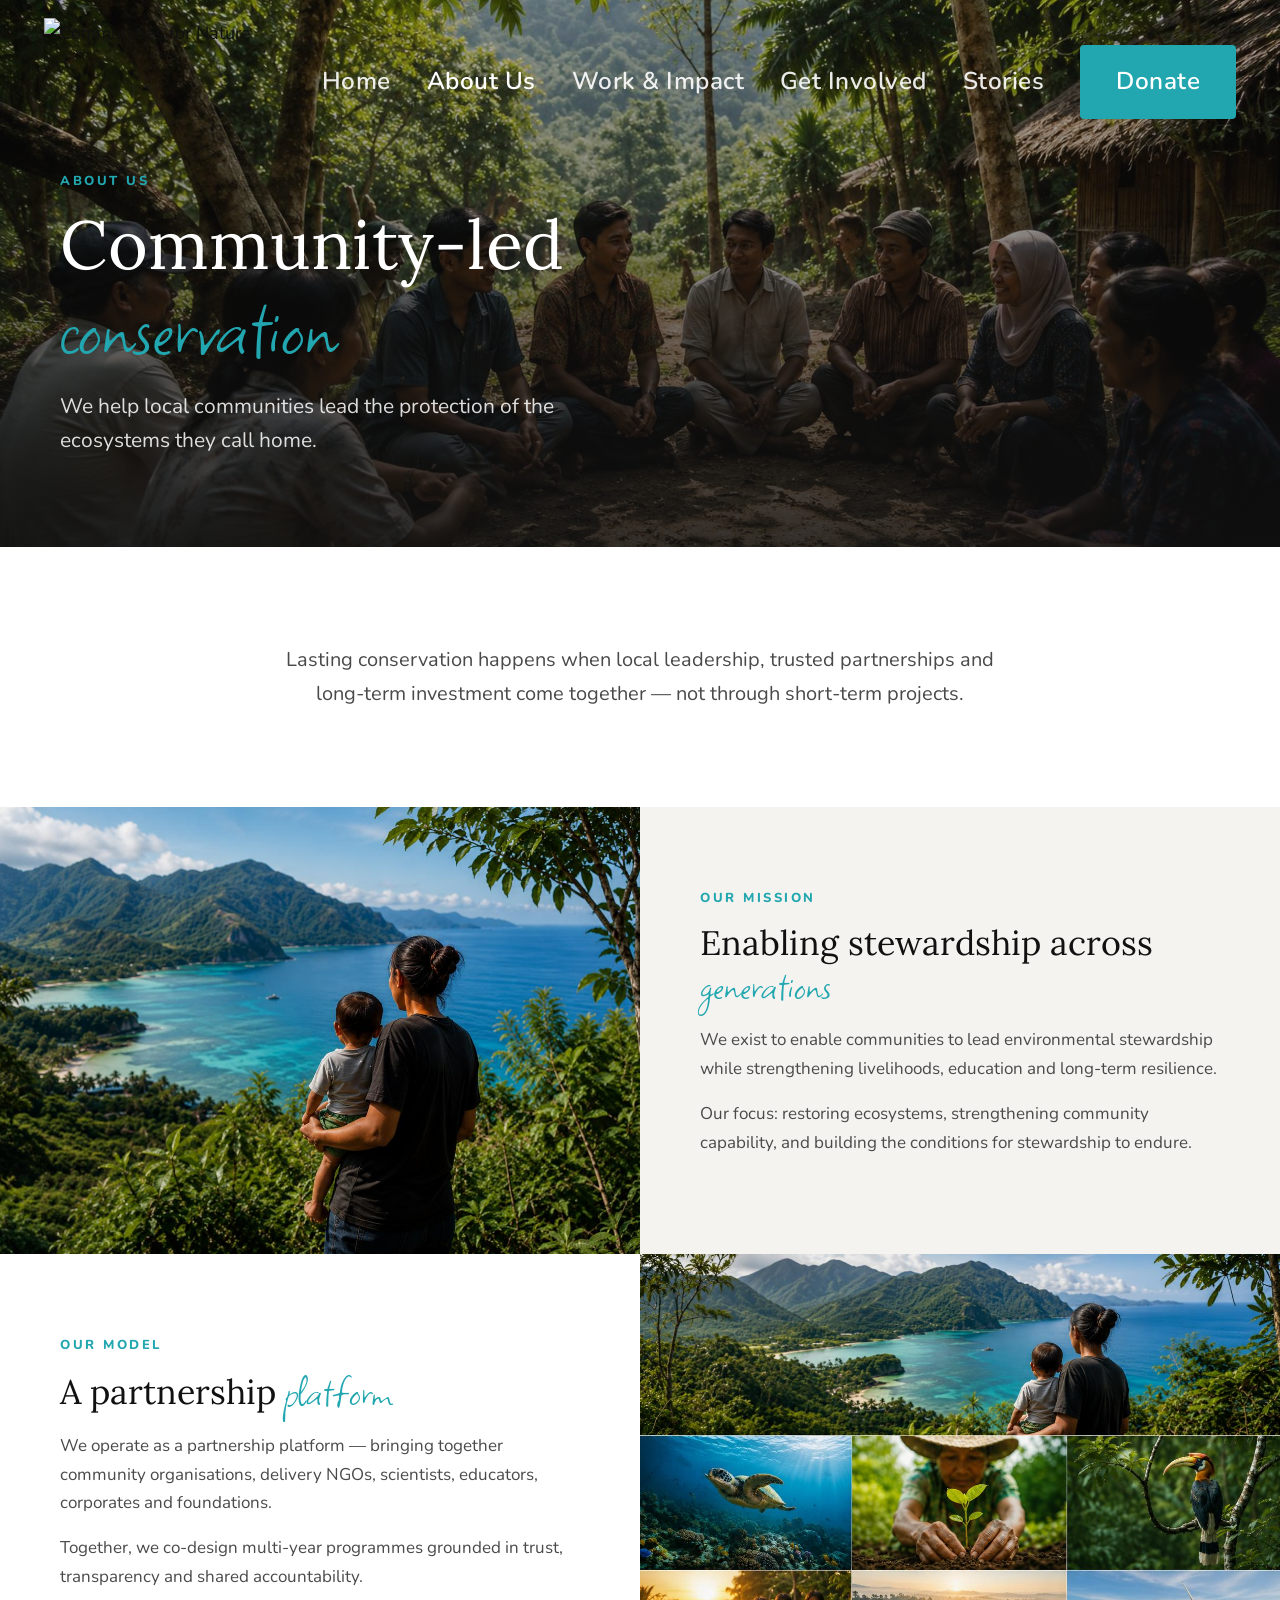
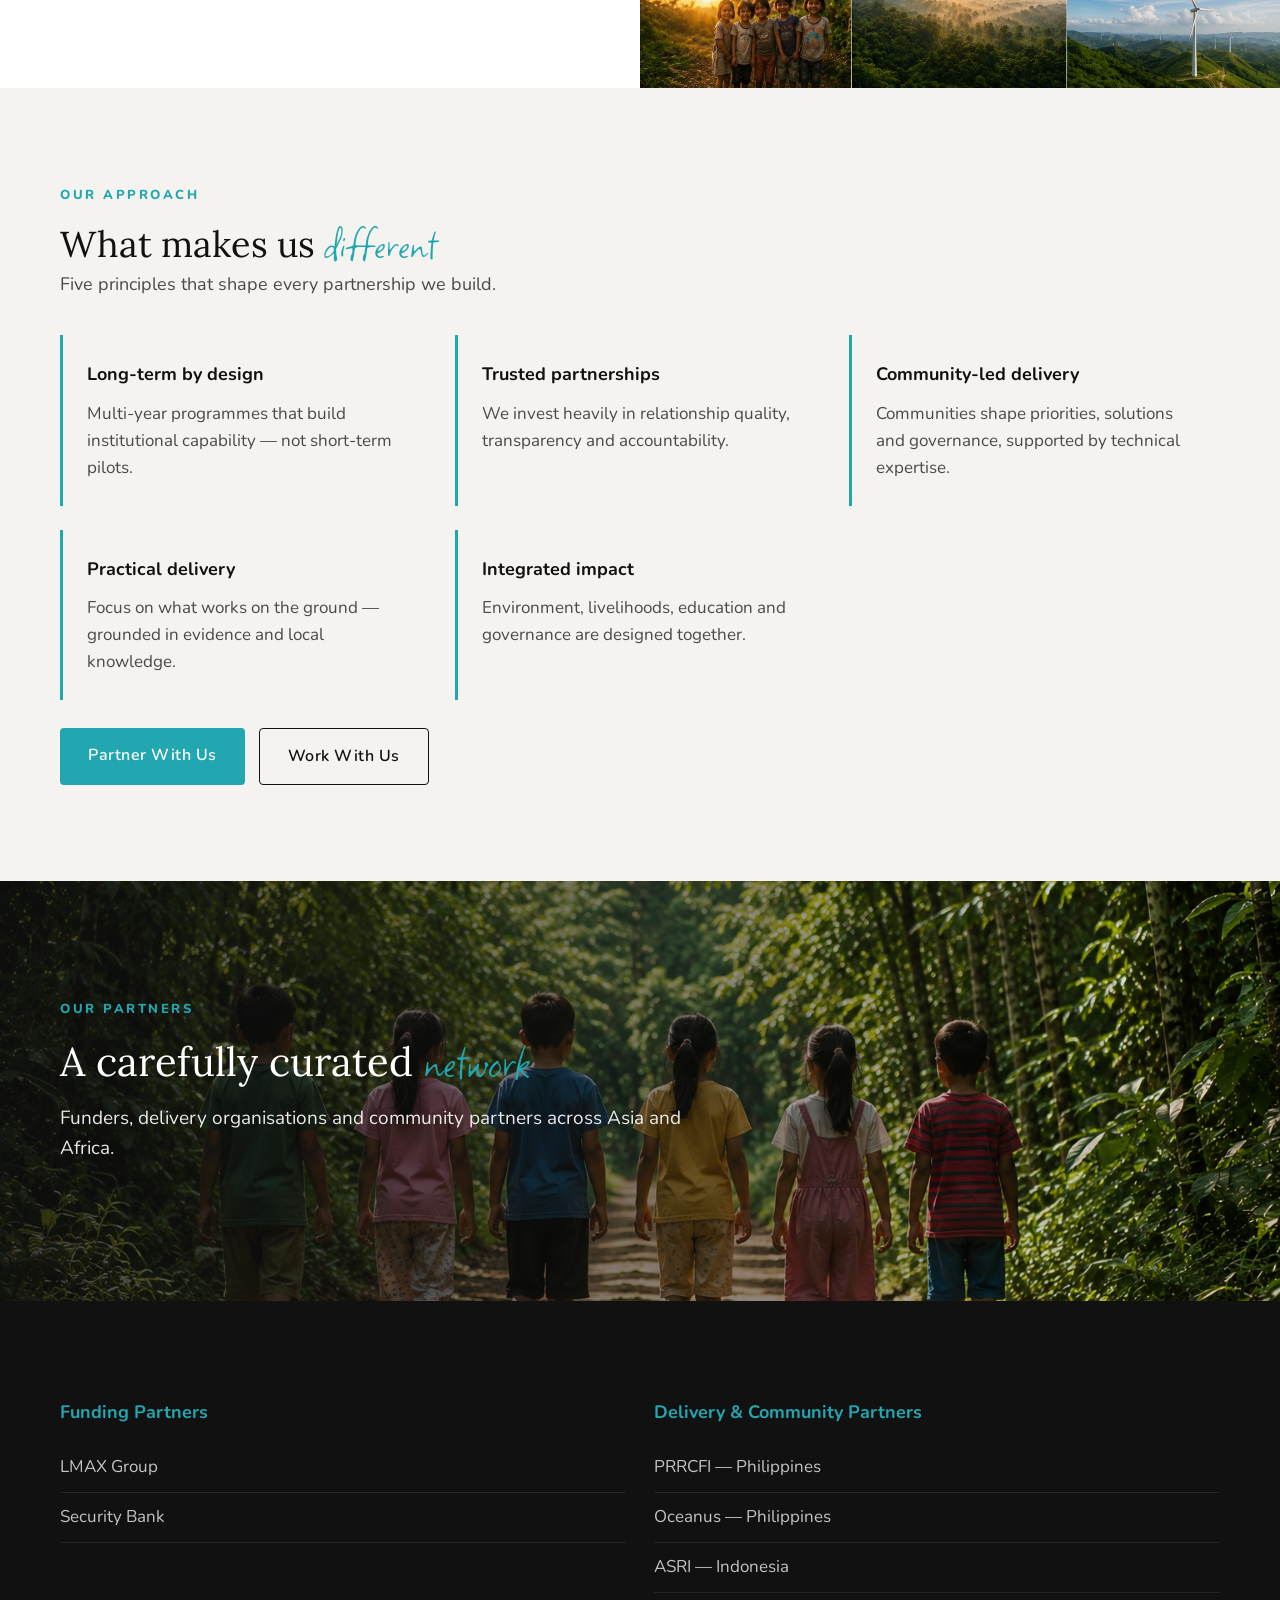
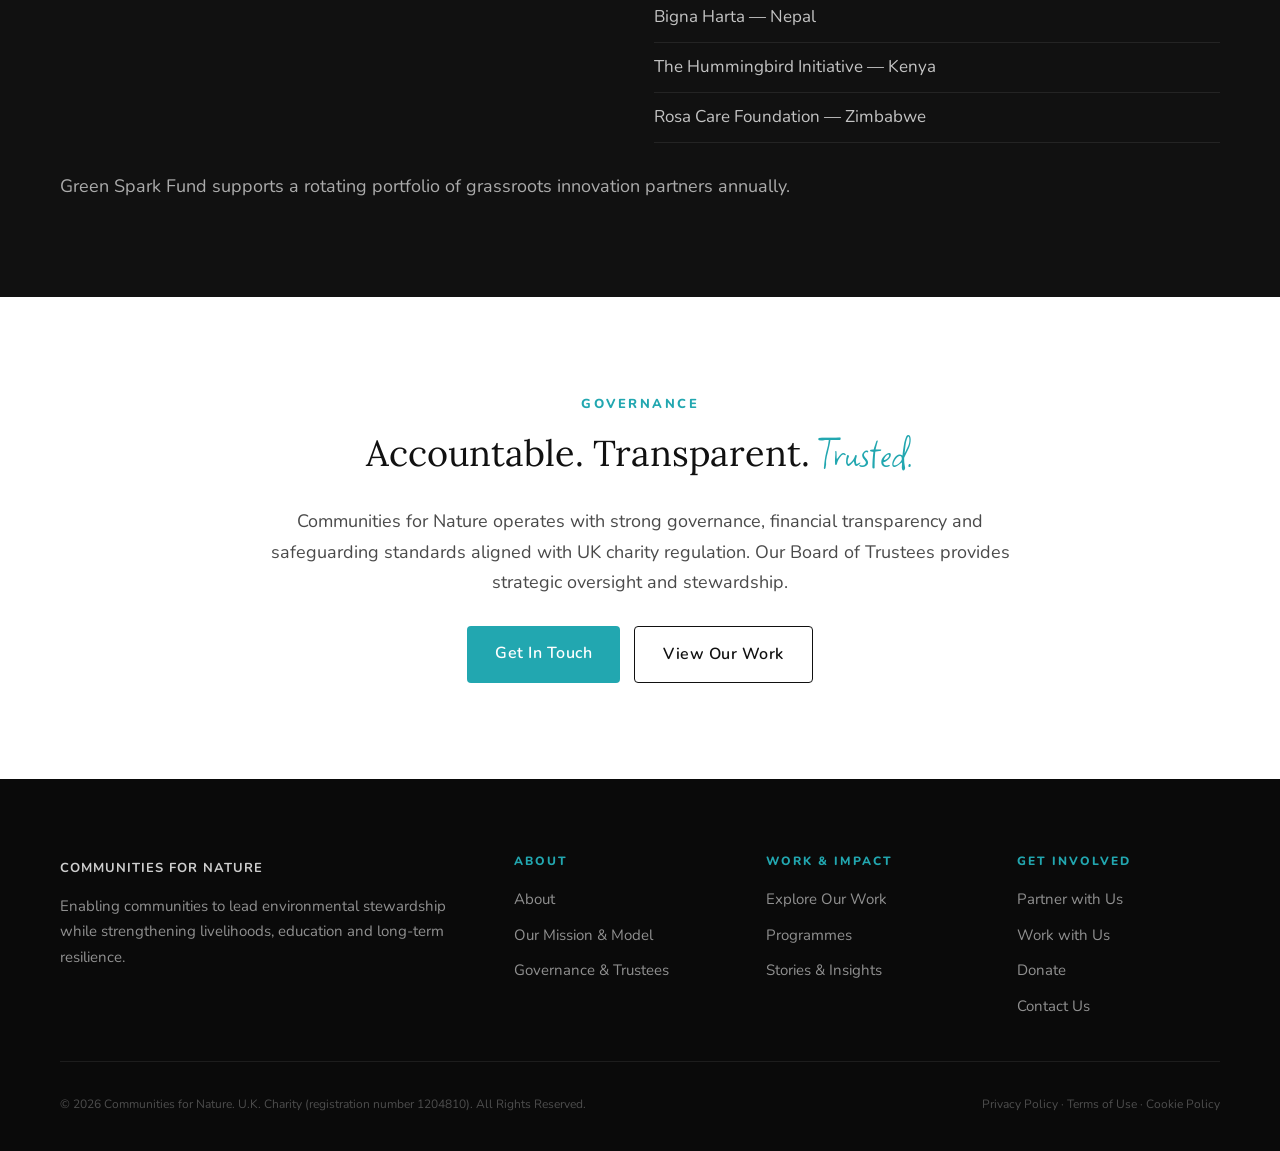
==== about.html @ 7d54a552 "Site overhaul: mobile-first redesign, dedicated donate page, GH Pages ready - Mobile-first responsiv" ====
<!DOCTYPE html>
<html lang="en">
<head>
    <meta charset="UTF-8">
    <meta name="viewport" content="width=device-width, initial-scale=1.0">
    <title>About — Communities for Nature</title>
    <link href="https://fonts.googleapis.com/css2?family=Lora:ital,wght@0,400;0,500;1,400;1,500&family=Square+Peg&family=Nunito:wght@300;400;500;600;700;800;900&display=swap" rel="stylesheet">
    <link rel="stylesheet" href="styles.css">
</head>
<body>

<nav>
    <div class="nav-logo"><a href="index.html"><img src="assets/logo.png" alt="Communities for Nature"></a></div>
    <div class="nav-links">
        <a href="index.html">Home</a>
        <a href="about.html" class="active">About Us</a>
        <a href="work-and-impact.html">Work &amp; Impact</a>
        <a href="get-involved.html">Get Involved</a>
        <a href="stories.html">Stories</a>
        <a href="donate.html" class="nav-cta">Donate</a>
    </div>
    <button class="nav-hamburger" onclick="document.getElementById('mobileMenu').classList.add('open')" aria-label="Menu"><span></span><span></span><span></span></button>
</nav>

<div id="mobileMenu" class="nav-mobile-overlay">
    <button class="nav-mobile-close" onclick="this.parentElement.classList.remove('open')">&times;</button>
    <a href="index.html">Home</a>
    <a href="about.html">About Us</a>
    <a href="work-and-impact.html">Work &amp; Impact</a>
    <a href="get-involved.html">Get Involved</a>
    <a href="stories.html">Stories</a>
    <a href="contact.html">Contact</a>
    <a href="donate.html" class="nav-cta">Donate</a>
</div>

<section class="page-hero" style="background-image: url('AI_images/tropical_learning_circle_community.jpeg');">
    <div class="page-hero-content">
        <span class="section-label">About Us</span>
        <h1>Community-led <span class="highlight">conservation</span></h1>
        <p>We help local communities lead the protection of the ecosystems they call home.</p>
    </div>
</section>

<section class="content-section">
    <div class="content-narrow text-center">
        <p class="lead">Lasting conservation happens when local leadership, trusted partnerships and long-term investment come together — not through short-term projects.</p>
    </div>
</section>

<div class="split-feature bg-off-white">
    <div class="split-feature-img" style="background-image: url('AI_images/Mother_child_tropical_shoreline.jpeg');"></div>
    <div class="split-feature-text">
        <span class="section-label">Our Mission</span>
        <h2>Enabling stewardship across <span class="highlight">generations</span></h2>
        <p>We exist to enable communities to lead environmental stewardship while strengthening livelihoods, education and long-term resilience.</p>
        <p>Our focus: restoring ecosystems, strengthening community capability, and building the conditions for stewardship to endure.</p>
    </div>
</div>

<div class="split-feature">
    <div class="split-feature-text">
        <span class="section-label">Our Model</span>
        <h2>A partnership <span class="highlight">platform</span></h2>
        <p>We operate as a partnership platform — bringing together community organisations, delivery NGOs, scientists, educators, corporates and foundations.</p>
        <p>Together, we co-design multi-year programmes grounded in trust, transparency and shared accountability.</p>
    </div>
    <div class="split-feature-img" style="background-image: url('AI_images/brand_collage.jpeg');"></div>
</div>

<section class="content-section bg-off-white">
    <div class="content-wide">
        <span class="section-label">Our Approach</span>
        <h2>What makes us <span class="highlight">different</span></h2>
        <p class="section-intro">Five principles that shape every partnership we build.</p>

        <div class="approach-grid">
            <div class="approach-item">
                <h4>Long-term by design</h4>
                <p>Multi-year programmes that build institutional capability — not short-term pilots.</p>
            </div>
            <div class="approach-item">
                <h4>Trusted partnerships</h4>
                <p>We invest heavily in relationship quality, transparency and accountability.</p>
            </div>
            <div class="approach-item">
                <h4>Community-led delivery</h4>
                <p>Communities shape priorities, solutions and governance, supported by technical expertise.</p>
            </div>
            <div class="approach-item">
                <h4>Practical delivery</h4>
                <p>Focus on what works on the ground — grounded in evidence and local knowledge.</p>
            </div>
            <div class="approach-item">
                <h4>Integrated impact</h4>
                <p>Environment, livelihoods, education and governance are designed together.</p>
            </div>
        </div>

        <div class="btn-group">
            <a href="get-involved.html" class="btn btn-primary">Partner With Us</a>
            <a href="get-involved.html#work" class="btn btn-outline-dark">Work With Us</a>
        </div>
    </div>
</section>

<div class="feature-image-block" style="background-image: url('AI_images/Tropical_children_walking_along_trail.png');">
    <div class="feature-content">
        <span class="section-label">Our Partners</span>
        <h2>A carefully curated <span class="highlight">network</span></h2>
        <p>Funders, delivery organisations and community partners across Asia and Africa.</p>
    </div>
</div>

<section class="content-section bg-dark">
    <div class="content-wide">
        <div class="two-col-grid">
            <div>
                <h4 class="text-teal mb-sm">Funding Partners</h4>
                <ul class="partner-list">
                    <li>LMAX Group</li>
                    <li>Security Bank</li>
                </ul>
            </div>
            <div>
                <h4 class="text-teal mb-sm">Delivery &amp; Community Partners</h4>
                <ul class="partner-list">
                    <li>PRRCFI — Philippines</li>
                    <li>Oceanus — Philippines</li>
                    <li>ASRI — Indonesia</li>
                    <li>Bigna Harta — Nepal</li>
                    <li>The Hummingbird Initiative — Kenya</li>
                    <li>Rosa Care Foundation — Zimbabwe</li>
                </ul>
            </div>
        </div>
        <p class="text-light mt-md">Green Spark Fund supports a rotating portfolio of grassroots innovation partners annually.</p>
    </div>
</section>

<section class="content-section">
    <div class="content-narrow text-center">
        <span class="section-label">Governance</span>
        <h2>Accountable. Transparent. <span class="highlight">Trusted.</span></h2>
        <p class="text-body mt-md">Communities for Nature operates with strong governance, financial transparency and safeguarding standards aligned with UK charity regulation. Our Board of Trustees provides strategic oversight and stewardship.</p>
        <div class="btn-group justify-center">
            <a href="contact.html" class="btn btn-primary">Get In Touch</a>
            <a href="work-and-impact.html" class="btn btn-outline-dark">View Our Work</a>
        </div>
    </div>
</section>

<footer>
    <div class="footer-grid">
        <div class="footer-about"><strong class="footer-brand">COMMUNITIES FOR NATURE</strong><p>Enabling communities to lead environmental stewardship while strengthening livelihoods, education and long-term resilience.</p></div>
        <div class="footer-col"><h5>About</h5><ul><li><a href="about.html">About</a></li><li><a href="about.html">Our Mission &amp; Model</a></li><li><a href="about.html">Governance &amp; Trustees</a></li></ul></div>
        <div class="footer-col"><h5>Work &amp; Impact</h5><ul><li><a href="work-and-impact.html">Explore Our Work</a></li><li><a href="programmes.html">Programmes</a></li><li><a href="stories.html">Stories &amp; Insights</a></li></ul></div>
        <div class="footer-col"><h5>Get Involved</h5><ul><li><a href="get-involved.html">Partner with Us</a></li><li><a href="get-involved.html#work">Work with Us</a></li><li><a href="donate.html">Donate</a></li><li><a href="contact.html">Contact Us</a></li></ul></div>
    </div>
    <div class="footer-bottom"><span>© 2026 Communities for Nature. U.K. Charity (registration number 1204810). All Rights Reserved.</span><span>Privacy Policy · Terms of Use · Cookie Policy</span></div>
</footer>
<script>window.addEventListener('scroll',()=>{document.querySelector('nav').classList.toggle('scrolled',window.scrollY>60);});</script>
</body>
</html>
---- styles.css ----
:root {
    --teal: #22a7b0;
    --dark-teal: #0e6e75;
    --text-dark: #111111;
    --text-gray: #4a4a4a;
    --off-white: #f5f3ef;
    --content-max: 1200px;
    --narrow-max: 760px;
}

/* ============================================================
   MOBILE FIRST BASE STYLES (default = mobile)
   ============================================================ */
* { box-sizing: border-box; margin: 0; padding: 0; }
html { scroll-behavior: smooth; }
body {
    font-family: 'Nunito', sans-serif;
    color: var(--text-dark);
    background: #fff;
    font-size: 17px;
    line-height: 1.7;
    -webkit-font-smoothing: antialiased;
}
img { max-width: 100%; display: block; }
a { text-decoration: none; color: inherit; }

h1, h2, h3 { font-family: 'Lora', serif; font-weight: 400; line-height: 1.2; }
h1 { font-size: 32px; }
h2 { font-size: 26px; }
h3 { font-size: 22px; }
h4 { font-family: 'Nunito', sans-serif; font-weight: 700; font-size: 18px; }

.highlight {
    font-family: 'Square Peg', cursive;
    color: var(--teal);
    font-size: 1.35em;
    line-height: 1;
    display: inline-block;
}

/* ============================================================
   NAV (Mobile first - logo + hamburger)
   ============================================================ */
nav {
    position: fixed; top: 0; left: 0; right: 0; z-index: 100;
    display: flex; justify-content: space-between; align-items: center;
    padding: 12px 20px; transition: all 0.3s;
    background: transparent;
}
nav.scrolled { background: rgba(17,17,17,0.95); backdrop-filter: blur(12px); }
.nav-logo { display: flex; align-items: center; }
.nav-logo img { height: 64px; width: auto; }

/* Desktop nav links - hidden on mobile */
.nav-links { display: none; }

/* Mobile hamburger */
.nav-hamburger {
    display: flex; cursor: pointer; flex-direction: column; gap: 5px;
    background: none; border: none; padding: 8px;
}
.nav-hamburger span {
    display: block; width: 28px; height: 3px; background: #fff;
    border-radius: 2px;
}

/* Mobile menu overlay */
.nav-mobile-overlay {
    display: none; position: fixed; inset: 0; z-index: 200;
    background: rgba(17,17,17,0.98); flex-direction: column;
    align-items: center; justify-content: center; gap: 32px;
}
.nav-mobile-overlay.open { display: flex; }
.nav-mobile-overlay a {
    color: #fff; font-size: 22px; font-weight: 600;
    font-family: 'Nunito', sans-serif; letter-spacing: 0.5px;
}
.nav-mobile-overlay a:hover { color: var(--teal); }
.nav-mobile-overlay .nav-cta { font-size: 18px; margin-top: 12px; }
.nav-mobile-close {
    position: absolute; top: 20px; right: 24px;
    background: none; border: none; color: #fff; font-size: 36px; cursor: pointer;
}

.nav-cta { background: var(--teal); color: #fff !important; padding: 14px 32px; border-radius: 4px; font-weight: 700; }

/* ============================================================
   BUTTONS
   ============================================================ */
.btn {
    display: inline-block; padding: 14px 28px; font-size: 16px;
    font-weight: 600; letter-spacing: 0.5px; border-radius: 4px;
    transition: all 0.3s; cursor: pointer; border: none;
    text-align: center;
}
.btn-primary { background: var(--teal); color: #fff; }
.btn-primary:hover { background: var(--dark-teal); }
.btn-outline { border: 1.5px solid rgba(255,255,255,0.4); color: #fff; }
.btn-outline:hover { border-color: #fff; background: rgba(255,255,255,0.06); }
.btn-outline-dark { border: 1.5px solid var(--text-dark); color: var(--text-dark); background: transparent; }
.btn-outline-dark:hover { background: var(--text-dark); color: #fff; }
.btn-group { display: flex; gap: 14px; flex-wrap: wrap; margin-top: 28px; }

/* ============================================================
   PAGE HERO (mobile)
   ============================================================ */
.page-hero {
    position: relative; padding: 110px 20px 60px;
    background: var(--text-dark);
    display: flex; align-items: flex-end;
    background-size: cover; background-position: center;
    min-height: 360px;
}
.page-hero::after {
    content: ''; position: absolute; inset: 0;
    background: linear-gradient(to top, rgba(17,17,17,0.85) 0%, rgba(17,17,17,0.45) 60%, rgba(17,17,17,0.3) 100%);
}
.page-hero-content { max-width: 700px; position: relative; z-index: 2; }
.page-hero-content h1 { font-size: 36px; color: #fff; margin-bottom: 14px; line-height: 1.15; }
.page-hero-content p { color: rgba(255,255,255,0.85); font-size: 18px; line-height: 1.6; max-width: 580px; }

/* ============================================================
   CONTENT SECTIONS (mobile)
   ============================================================ */
.content-section { padding: 56px 20px; }
.content-section.bg-off-white { background: var(--off-white); }
.content-section.bg-dark { background: var(--text-dark); }
.content-narrow { max-width: var(--narrow-max); margin: 0 auto; }
.content-wide { max-width: var(--content-max); margin: 0 auto; }

.section-label {
    font-size: 13px; font-weight: 800; letter-spacing: 2.5px;
    text-transform: uppercase; color: var(--teal);
    margin-bottom: 14px; display: block;
}
.section-intro {
    font-size: 18px; color: var(--text-gray); line-height: 1.7;
    max-width: 700px; margin-bottom: 36px;
}
.lead { font-size: 20px; color: var(--text-gray); line-height: 1.7; }

.text-white { color: #fff; }
.text-light { color: rgba(255,255,255,0.65); }
.text-teal { color: var(--teal); }
.text-center { text-align: center; }
.text-body { font-size: 18px; color: var(--text-gray); line-height: 1.7; }
.mt-sm { margin-top: 16px; }
.mt-md { margin-top: 28px; }
.mt-lg { margin-top: 44px; }
.mb-sm { margin-bottom: 16px; }
.mb-md { margin-bottom: 28px; }
.mb-lg { margin-bottom: 44px; }
.mx-auto { margin-left: auto; margin-right: auto; }
.max-w-md { max-width: 700px; }
.align-center { align-items: center; }
.justify-center { justify-content: center; }

/* ============================================================
   CARDS (mobile)
   ============================================================ */
.card {
    background: #fff; border-radius: 12px; padding: 28px;
    border: 1px solid rgba(0,0,0,0.06);
}
.card h3 { font-size: 22px; margin-bottom: 14px; }
.card h4 { font-size: 19px; margin-bottom: 10px; }
.card p { font-size: 17px; color: var(--text-gray); line-height: 1.6; margin-bottom: 12px; }
.card p:last-child { margin-bottom: 0; }
.card-centered { text-align: center; }
.card-spaced { margin-bottom: 16px; }
.card .btn, .programme-card-body .btn { margin-top: 16px; }

.bg-dark .card { background: rgba(255,255,255,0.05); border-color: rgba(255,255,255,0.1); }
.bg-dark .card h3, .bg-dark .card h4 { color: #fff; }
.bg-dark .card p { color: rgba(255,255,255,0.65); }

/* ============================================================
   GRIDS (mobile = single column by default)
   ============================================================ */
.two-col-grid, .three-col-grid, .story-strip {
    display: grid; grid-template-columns: 1fr; gap: 20px;
}

/* ============================================================
   FEATURE IMAGE BLOCK (new, for visual breaks)
   ============================================================ */
.feature-image-block {
    position: relative;
    background-size: cover;
    background-position: center;
    min-height: 280px;
    display: flex;
    align-items: center;
    padding: 60px 20px;
}
.feature-image-block::after {
    content: ''; position: absolute; inset: 0;
    background: linear-gradient(to right, rgba(17,17,17,0.75) 0%, rgba(17,17,17,0.45) 60%, transparent 100%);
}
.feature-image-block .feature-content { position: relative; z-index: 2; max-width: 640px; color: #fff; }
.feature-image-block .feature-content h2 { color: #fff; font-size: 28px; margin-bottom: 14px; }
.feature-image-block .feature-content p { color: rgba(255,255,255,0.9); font-size: 17px; line-height: 1.6; margin-bottom: 20px; }

/* SPLIT IMAGE/TEXT — alternating */
.split-feature { display: grid; grid-template-columns: 1fr; gap: 0; background: #fff; }
.split-feature.bg-off-white { background: var(--off-white); }
.split-feature-img { min-height: 280px; background-size: cover; background-position: center; }
.split-feature-text { padding: 48px 24px; }
.split-feature-text h2 { font-size: 26px; margin-bottom: 16px; }
.split-feature-text p { font-size: 17px; line-height: 1.7; color: var(--text-gray); margin-bottom: 16px; }

/* ============================================================
   APPROACH / PILLAR ITEMS
   ============================================================ */
.approach-grid { display: grid; grid-template-columns: 1fr; gap: 20px; margin-bottom: 28px; }
.approach-item {
    padding: 24px; border-left: 3px solid var(--teal);
    background: var(--off-white); border-radius: 0 8px 8px 0;
}
.approach-item h4 { margin-bottom: 10px; font-size: 18px; }
.approach-item p { font-size: 17px; color: var(--text-gray); line-height: 1.6; }

/* ============================================================
   PARTNER LIST
   ============================================================ */
.partner-list { list-style: none; margin-top: 12px; }
.partner-list li {
    font-size: 17px; color: rgba(255,255,255,0.75);
    padding: 10px 0; border-bottom: 1px solid rgba(255,255,255,0.08);
}

/* ============================================================
   PROGRAMME CARDS
   ============================================================ */
.programme-card {
    border-radius: 12px; overflow: hidden; background: #fff;
    border: 1px solid rgba(0,0,0,0.06);
    transition: transform 0.3s, box-shadow 0.3s;
}
.programme-card:hover { transform: translateY(-4px); box-shadow: 0 12px 40px rgba(0,0,0,0.08); }
.programme-card-img { height: 200px; overflow: hidden; }
.programme-card-img img { width: 100%; height: 100%; object-fit: cover; }
.programme-card-body { padding: 24px; }
.programme-card-body .region {
    font-size: 12px; font-weight: 800; letter-spacing: 1.5px;
    text-transform: uppercase; color: var(--teal); margin-bottom: 10px;
}
.programme-card-body h3 { font-size: 22px; margin-bottom: 6px; }
.programme-card-body .subtitle { font-size: 16px; font-style: italic; color: var(--text-gray); margin-bottom: 14px; }
.programme-card-body p { font-size: 17px; color: var(--text-gray); line-height: 1.6; margin-bottom: 10px; }
.programme-card-body .meta-info { font-size: 15px; color: var(--text-gray); margin-bottom: 4px; }
.programme-card-body .meta-info strong { color: var(--text-dark); }

/* ============================================================
   STORY CARDS
   ============================================================ */
.story-item {
    border-radius: 8px; overflow: hidden; background: #fff;
    box-shadow: 0 2px 16px rgba(0,0,0,0.05); transition: transform 0.3s;
}
.story-item:hover { transform: translateY(-4px); }
.story-item-img { height: 200px; overflow: hidden; }
.story-item-img img { width: 100%; height: 100%; object-fit: cover; }
.story-item-body { padding: 22px; }
.story-item-body .tag {
    font-size: 12px; font-weight: 800; letter-spacing: 1.5px;
    text-transform: uppercase; color: var(--teal);
    margin-bottom: 10px; display: block;
}
.story-item-body h3 { font-size: 19px; margin-bottom: 8px; line-height: 1.3; }
.story-item-body .meta { font-size: 13px; color: #999; }

/* ============================================================
   IMPACT
   ============================================================ */
.impact-row { display: flex; flex-direction: column; gap: 16px; align-items: stretch; }
.impact-card {
    background: #fff; border-radius: 12px; padding: 28px;
    text-align: center;
}
.impact-card h3 {
    font-family: 'Nunito', sans-serif; font-size: 36px;
    font-weight: 800; color: var(--teal); margin-bottom: 6px;
}
.impact-card p { font-size: 15px; color: #666; }

/* ============================================================
   FILTER TABS & CATEGORY TAGS
   ============================================================ */
.filter-tabs { display: flex; gap: 10px; margin: 20px 0 32px; flex-wrap: wrap; }
.filter-tab {
    padding: 10px 22px; font-size: 13px; font-weight: 700;
    letter-spacing: 1px; text-transform: uppercase;
    border: 1.5px solid rgba(0,0,0,0.1); border-radius: 4px;
    cursor: pointer; transition: all 0.2s;
}
.filter-tab:hover, .filter-tab.active { border-color: var(--teal); color: var(--teal); }

.category-tags { display: flex; gap: 8px; flex-wrap: wrap; margin-top: 16px; }
.category-tag {
    padding: 8px 16px; font-size: 13px; font-weight: 600;
    background: rgba(34,167,176,0.1); color: var(--dark-teal);
    border-radius: 20px;
}

/* ============================================================
   FORMS
   ============================================================ */
.form-grid { display: grid; grid-template-columns: 1fr; gap: 16px; }
.form-group { margin-bottom: 8px; }
.form-group.full-width { grid-column: 1 / -1; }
.form-group label { display: block; font-size: 15px; font-weight: 600; margin-bottom: 8px; }
.form-group input, .form-group textarea, .form-group select {
    width: 100%; padding: 13px 15px;
    border: 1.5px solid rgba(0,0,0,0.1); border-radius: 4px;
    font-family: 'Nunito', sans-serif; font-size: 17px;
    transition: border-color 0.2s;
}
.form-group input:focus, .form-group textarea:focus { outline: none; border-color: var(--teal); }
.form-group textarea { min-height: 150px; resize: vertical; }
.link-teal { color: var(--teal); font-weight: 600; }

/* ============================================================
   ARTICLE
   ============================================================ */
.article-content { max-width: 720px; margin: 0 auto; }
.article-content p { font-size: 18px; line-height: 1.8; color: var(--text-gray); margin-bottom: 22px; }
.article-content h2 { font-size: 26px; margin: 40px 0 18px; }
.article-content blockquote {
    border-left: 3px solid var(--teal); margin: 32px 0; padding: 22px 26px;
    background: var(--off-white); border-radius: 0 8px 8px 0;
}
.article-content blockquote p {
    font-family: 'Lora', serif; font-size: 19px;
    font-style: italic; color: var(--text-dark); margin-bottom: 12px;
}
.article-content blockquote footer { font-size: 14px; font-weight: 600; color: var(--teal); font-style: normal; }
.article-meta { font-size: 14px; opacity: 0.7; }

/* ============================================================
   PATHWAY CARDS
   ============================================================ */
.pw-card {
    position: relative; height: 360px; border-radius: 8px;
    overflow: hidden; cursor: pointer; display: block;
}
.pw-card img { width: 100%; height: 100%; object-fit: cover; transition: transform 0.6s; }
.pw-card:hover img { transform: scale(1.06); }
.pw-card::after {
    content: ''; position: absolute; inset: 0;
    background: linear-gradient(to top, rgba(0,0,0,0.85) 0%, rgba(0,0,0,0.2) 50%, transparent 100%);
}
.pw-card-content { position: absolute; bottom: 0; left: 0; right: 0; z-index: 2; padding: 28px 22px; }
.pw-card-content h3 { font-size: 22px; color: #fff; margin-bottom: 10px; }
.pw-card-content p { font-size: 16px; color: rgba(255,255,255,0.8); line-height: 1.5; margin-bottom: 14px; }
.pw-link { font-size: 13px; font-weight: 700; letter-spacing: 1px; text-transform: uppercase; color: var(--teal); }

/* ============================================================
   DONATE
   ============================================================ */
.donate-options { display: flex; flex-direction: column; gap: 0; margin: 28px 0; }
.donate-tab {
    padding: 14px 28px; font-size: 14px; font-weight: 700;
    letter-spacing: 1px; text-transform: uppercase;
    border: 1.5px solid rgba(0,0,0,0.1); cursor: pointer;
    transition: all 0.2s; text-align: center;
}
.donate-tab.active { background: var(--teal); color: #fff; border-color: var(--teal); }

/* ============================================================
   CHECKLIST
   ============================================================ */
.checklist { list-style: none; }
.checklist li {
    padding: 12px 0; border-bottom: 1px solid rgba(0,0,0,0.06);
    font-size: 17px; color: var(--text-gray);
}
.checklist li:last-child { border-bottom: none; }

/* ============================================================
   CTA & NEWSLETTER
   ============================================================ */
.cta-band {
    padding: 64px 20px; text-align: center;
    background: var(--text-dark); position: relative; overflow: hidden;
}
.cta-band h2 { font-size: 30px; color: #fff; margin-bottom: 14px; }
.cta-band p { color: rgba(255,255,255,0.7); font-size: 17px; max-width: 600px; margin: 0 auto 28px; line-height: 1.6; }

.newsletter-band { padding: 48px 20px; background: var(--off-white); text-align: center; }
.newsletter-band h3 { font-size: 24px; margin-bottom: 12px; }
.newsletter-band p { font-size: 17px; color: var(--text-gray); margin-bottom: 24px; max-width: 600px; margin-left: auto; margin-right: auto; }

/* ============================================================
   FOOTER
   ============================================================ */
footer { background: #0a0a0a; color: rgba(255,255,255,0.55); padding: 56px 20px 28px; }
.footer-grid {
    display: grid; grid-template-columns: 1fr; gap: 32px;
    max-width: var(--content-max); margin: 0 auto 32px;
    padding-bottom: 32px; border-bottom: 1px solid rgba(255,255,255,0.08);
}
.footer-about p { font-size: 15px; line-height: 1.7; margin-top: 12px; }
.footer-brand { color: rgba(255,255,255,0.8); font-size: 13px; letter-spacing: 1px; }
.footer-col h5 {
    font-size: 12px; font-weight: 800; letter-spacing: 2px;
    text-transform: uppercase; color: var(--teal); margin-bottom: 16px;
}
.footer-col ul { list-style: none; }
.footer-col ul li { margin-bottom: 10px; font-size: 15px; }
.footer-col ul li a:hover { color: #fff; }
.footer-bottom {
    max-width: var(--content-max); margin: 24px auto 0;
    display: flex; flex-direction: column; gap: 10px;
    font-size: 12px; opacity: 0.5;
}

/* ============================================================
   TABLET BREAKPOINT (640px+)
   ============================================================ */
@media (min-width: 640px) {
    body { font-size: 18px; }
    h1 { font-size: 40px; }
    h2 { font-size: 30px; }
    h3 { font-size: 24px; }

    nav { padding: 14px 28px; }
    .nav-logo img { height: 80px; }

    .page-hero { padding: 130px 32px 70px; min-height: 420px; }
    .page-hero-content h1 { font-size: 48px; }
    .page-hero-content p { font-size: 20px; }

    .content-section { padding: 72px 32px; }

    .two-col-grid { grid-template-columns: 1fr 1fr; gap: 28px; }
    .story-strip { grid-template-columns: 1fr 1fr; gap: 22px; }

    .feature-image-block { min-height: 340px; padding: 80px 40px; }
    .feature-image-block .feature-content h2 { font-size: 34px; }

    .split-feature { grid-template-columns: 1fr 1fr; }
    .split-feature-img { min-height: 100%; }
    .split-feature-text { padding: 64px 40px; }

    .impact-row { flex-direction: row; flex-wrap: wrap; justify-content: center; gap: 18px; }
    .impact-card { flex: 1; min-width: 160px; max-width: 220px; }

    .donate-options { flex-direction: row; }
    .donate-tab:first-child { border-radius: 4px 0 0 4px; }
    .donate-tab:last-child { border-radius: 0 4px 4px 0; }

    .footer-grid { grid-template-columns: 1fr 1fr; }
    .footer-bottom { flex-direction: row; justify-content: space-between; }

    .pw-card { height: 440px; }
}

/* ============================================================
   DESKTOP BREAKPOINT (1024px+)
   ============================================================ */
@media (min-width: 1024px) {
    body { font-size: 18px; }
    h1 { font-size: 48px; }
    h2 { font-size: 36px; }
    h3 { font-size: 26px; }

    nav { padding: 18px 44px; }
    .nav-logo img { height: clamp(96px, 10vw, 128px); }
    .nav-links {
        display: flex; gap: clamp(24px, 2.8vw, 44px); align-items: center;
    }
    .nav-links a {
        color: rgba(255,255,255,0.9);
        font-size: clamp(20px, 1.9vw, 26px);
        font-weight: 600; letter-spacing: 0.5px;
        transition: color 0.2s;
    }
    .nav-cta { padding: 16px 36px; font-size: clamp(18px, 1.6vw, 22px); }
    .nav-links a:hover, .nav-links a.active { color: #fff; }
    .nav-hamburger { display: none; }

    .page-hero { padding: 170px 60px 90px; min-height: 480px; }
    .page-hero-content h1 { font-size: 60px; }
    .page-hero-content p { font-size: 21px; }

    .content-section { padding: 96px 60px; }

    .three-col-grid { grid-template-columns: repeat(3, 1fr); gap: 28px; }
    .story-strip { grid-template-columns: repeat(3, 1fr); }

    .approach-grid { grid-template-columns: repeat(auto-fit, minmax(280px, 1fr)); gap: 24px; }

    .feature-image-block { min-height: 420px; padding: 100px 60px; }
    .feature-image-block .feature-content h2 { font-size: 40px; }
    .feature-image-block .feature-content p { font-size: 19px; }

    .split-feature-text { padding: 80px 60px; }
    .split-feature-text h2 { font-size: 34px; }

    .pw-card { height: 520px; }
    .pw-card-content { padding: 40px 32px; }
    .pw-card-content h3 { font-size: 24px; }

    .impact-card h3 { font-size: 42px; }

    .article-content p { font-size: 19px; }
    .article-content h2 { font-size: 32px; }

    .footer-grid { grid-template-columns: 2fr 1fr 1fr 1fr; gap: 48px; }
    footer { padding: 72px 60px 36px; }

    .cta-band { padding: 100px 60px; }
    .cta-band h2 { font-size: 40px; }
    .cta-band p { font-size: 19px; }
}

/* ============================================================
   LARGE DESKTOP (1280px+)
   ============================================================ */
@media (min-width: 1280px) {
    h1 { font-size: 56px; }
    .page-hero-content h1 { font-size: 68px; }
}
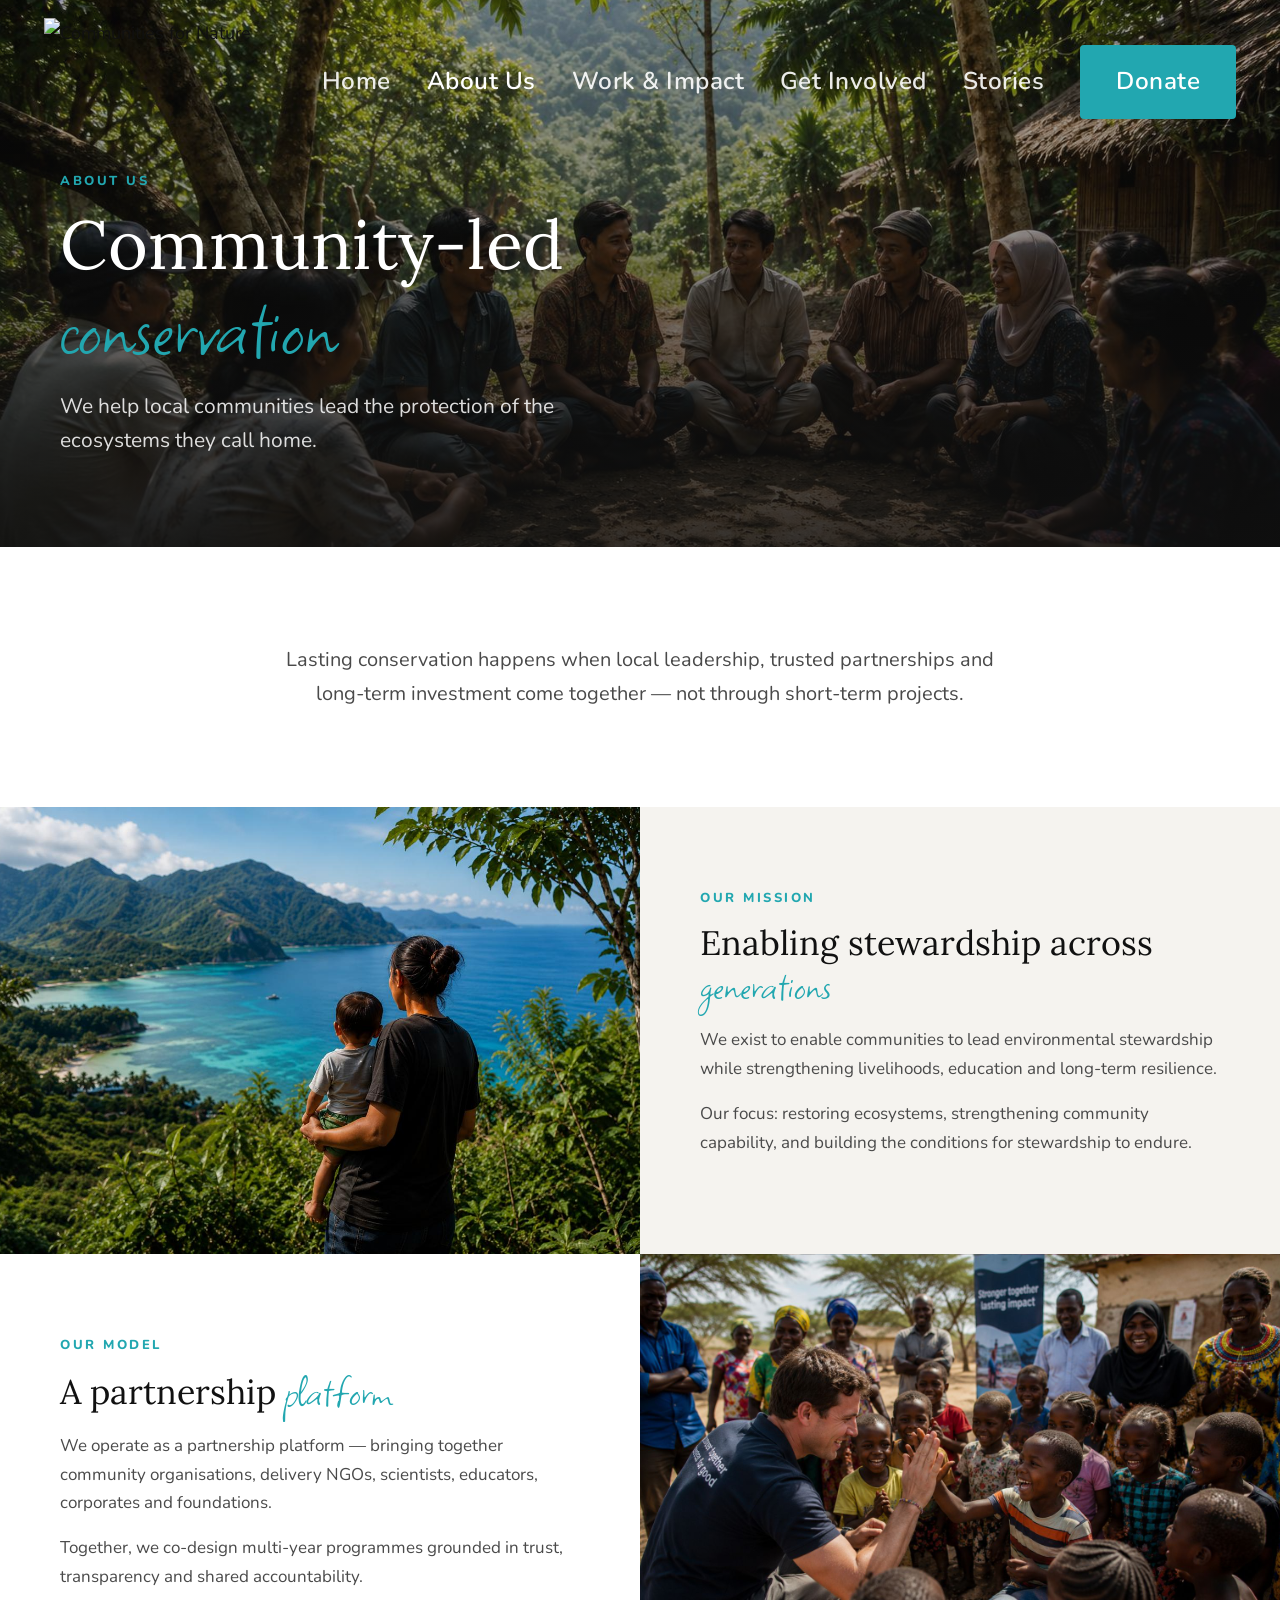
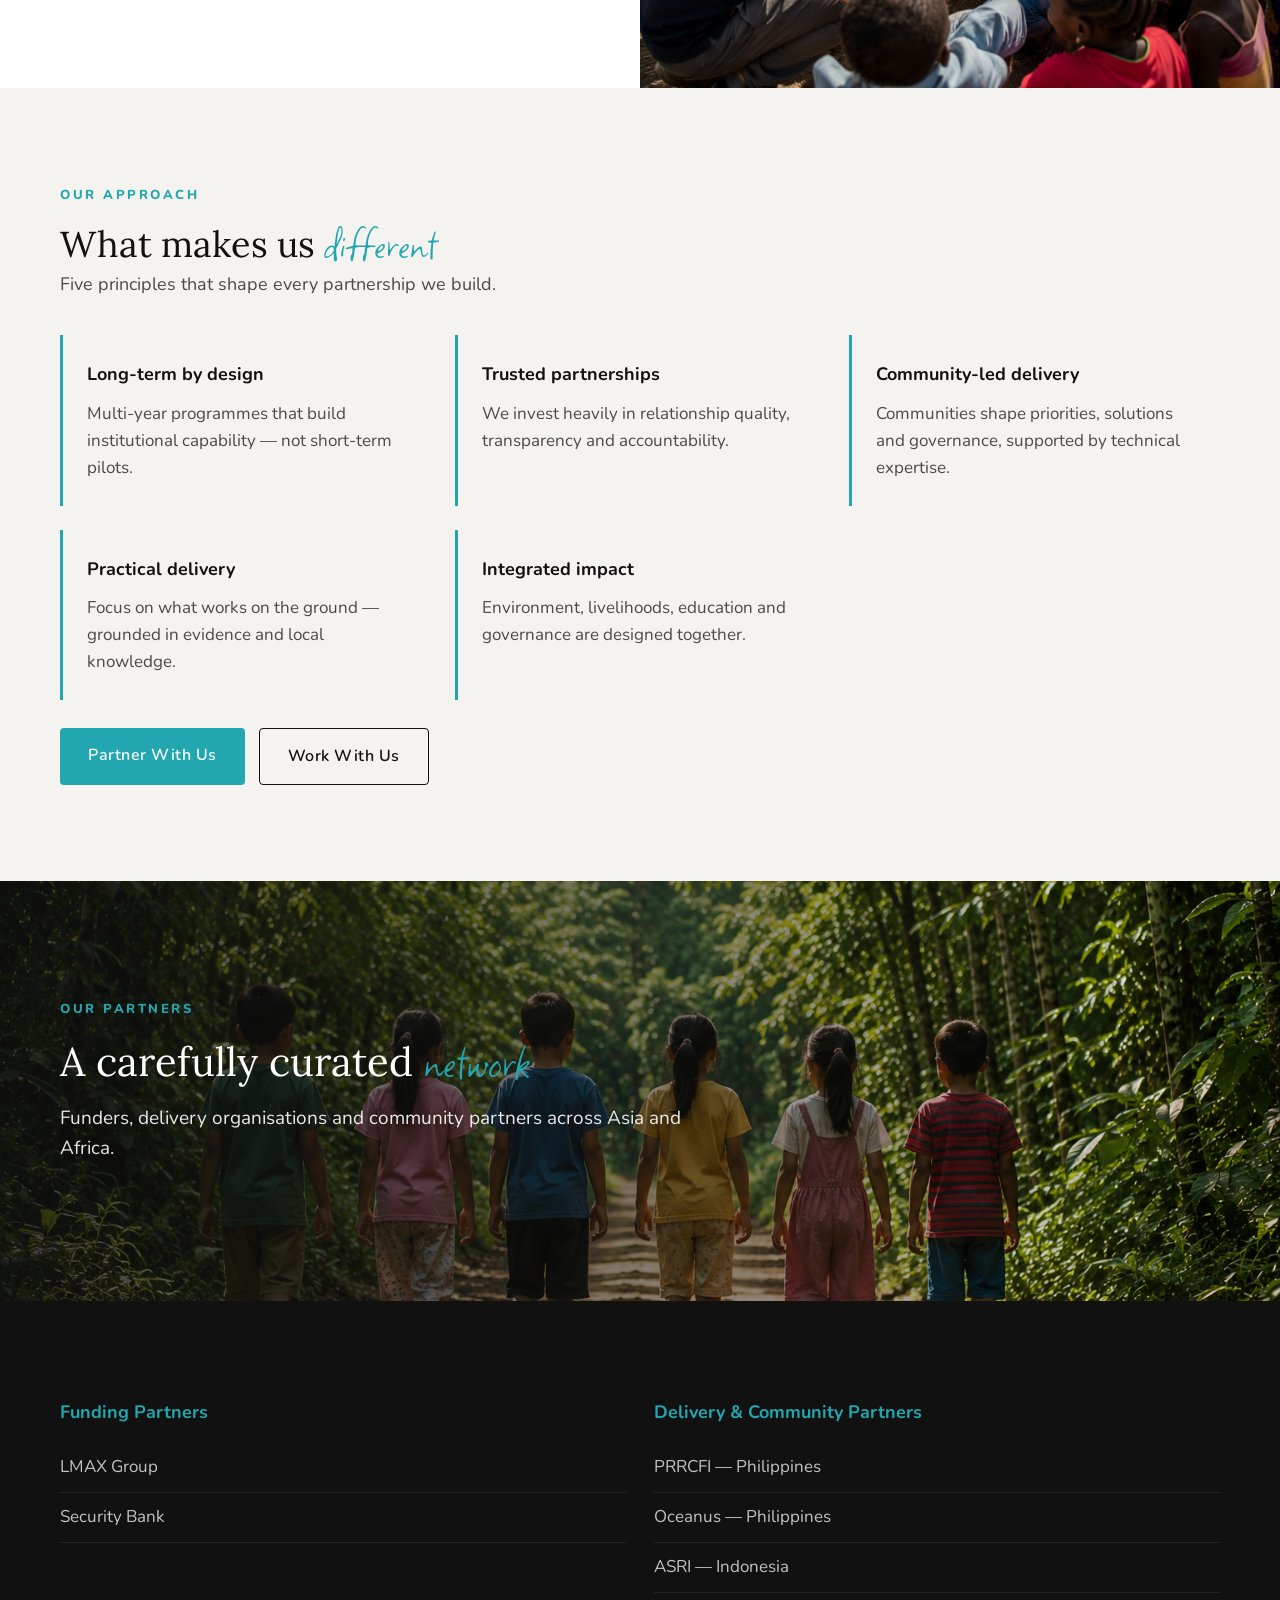
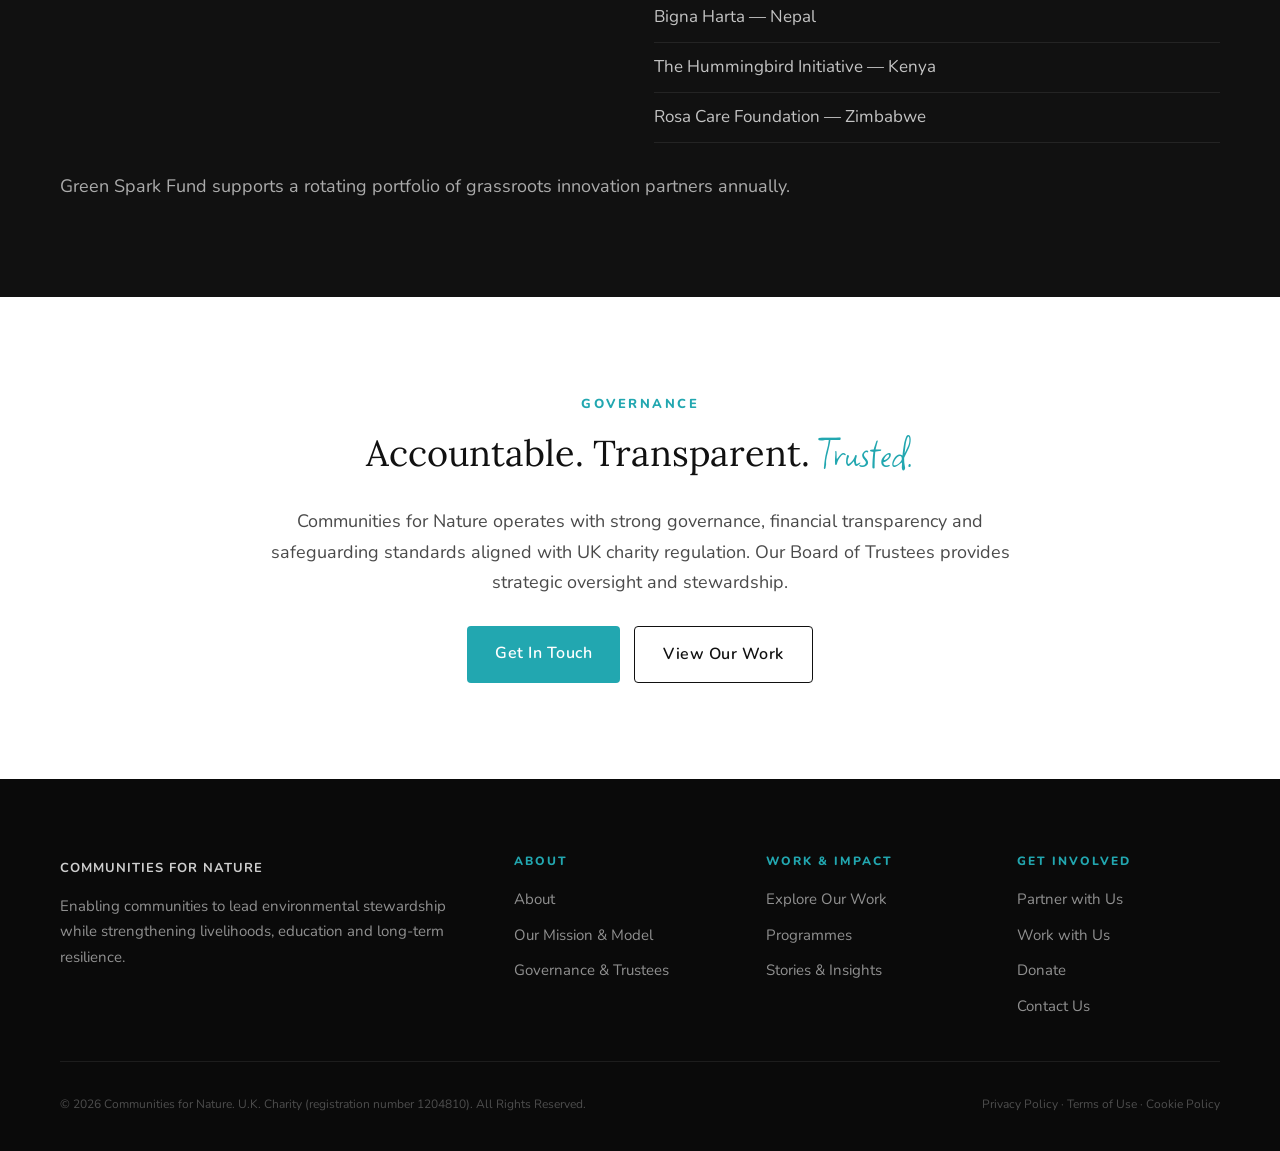
==== commit 8c13e171: "Diversify imagery across sub-pages using new AI_images Replaced reused images with context-specific " ====
--- a/about.html
+++ b/about.html
@@ -64,7 +64,7 @@
         <p>We operate as a partnership platform — bringing together community organisations, delivery NGOs, scientists, educators, corporates and foundations.</p>
         <p>Together, we co-design multi-year programmes grounded in trust, transparency and shared accountability.</p>
     </div>
-    <div class="split-feature-img" style="background-image: url('AI_images/brand_collage.jpeg');"></div>
+    <div class="split-feature-img" style="background-image: url('AI_images/Partner_with_us_strategic_partnerships.jpeg');"></div>
 </div>
 
 <section class="content-section bg-off-white">
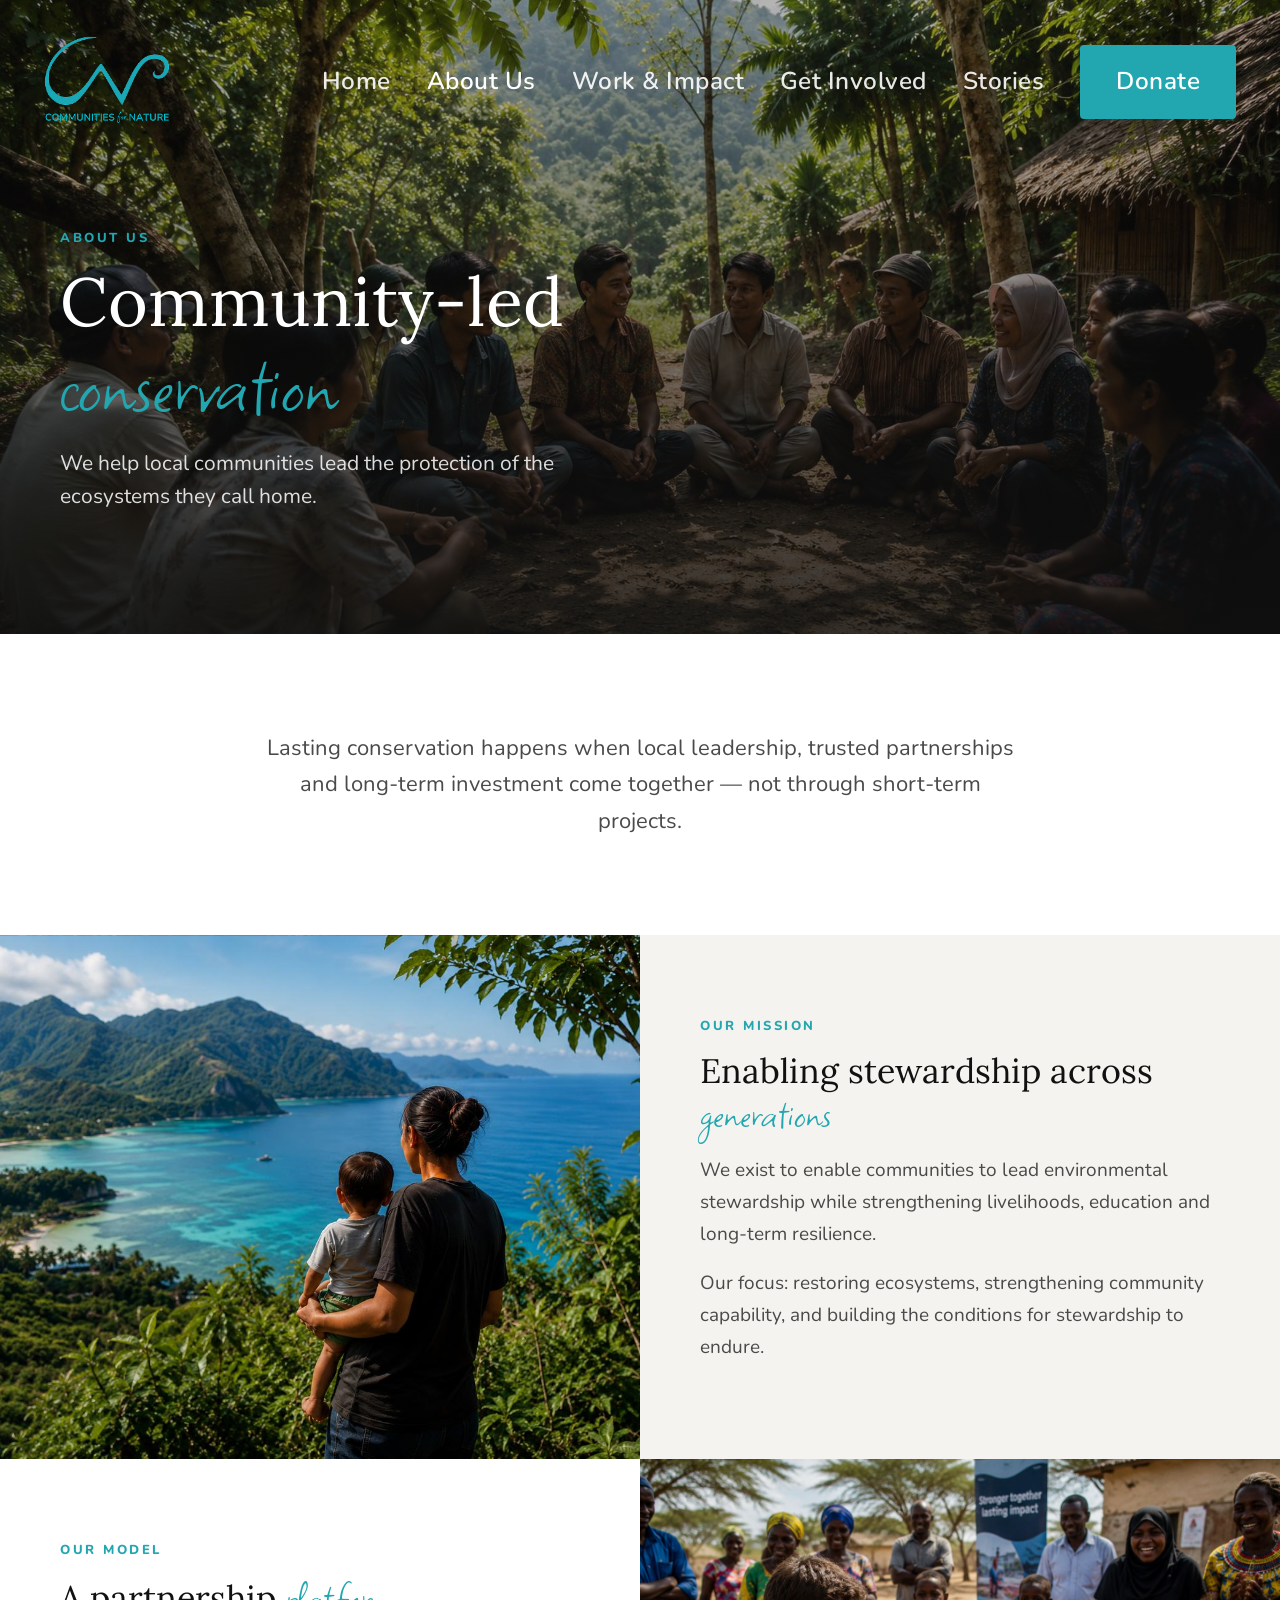
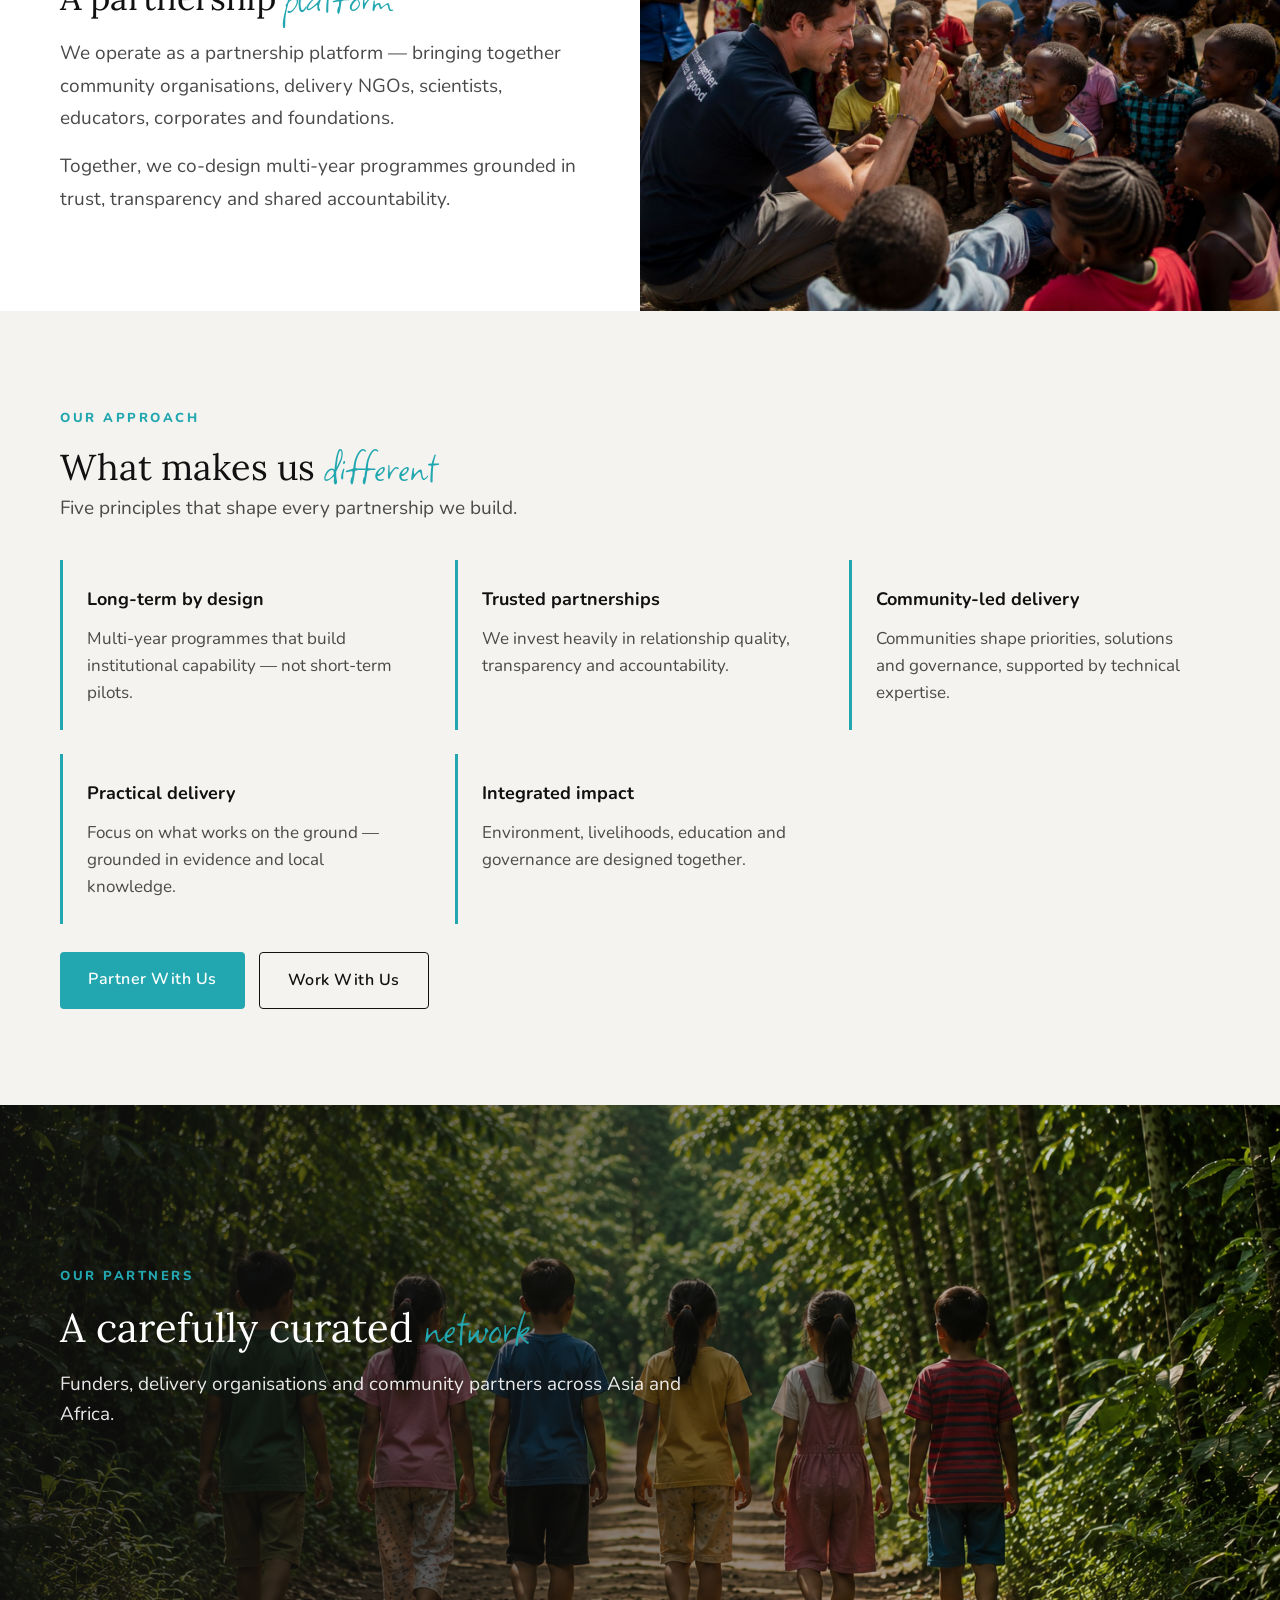
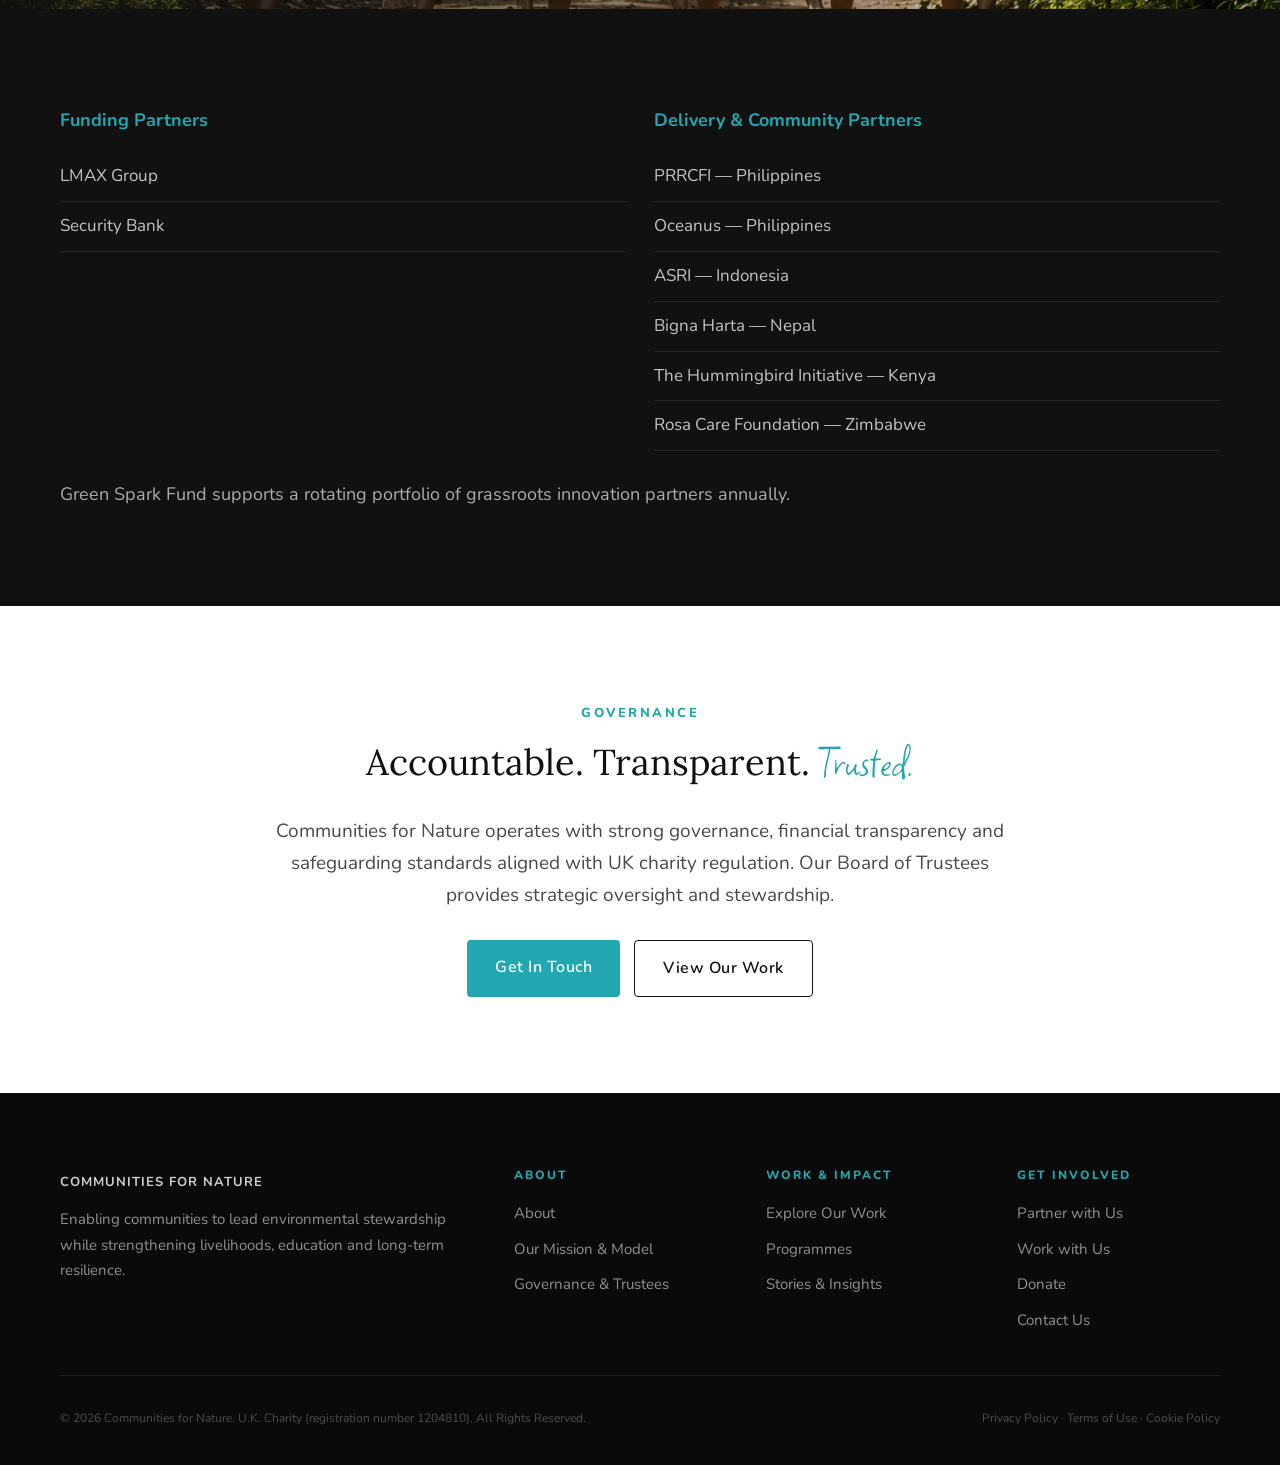
==== commit 2b1dd535: "Repoint asset paths after library/ restructure - Rewrite AI_images/ → library/ai_generated_images/ i" ====
--- a/about.html
+++ b/about.html
@@ -33,7 +33,7 @@
     <a href="donate.html" class="nav-cta">Donate</a>
 </div>
 
-<section class="page-hero" style="background-image: url('AI_images/tropical_learning_circle_community.jpeg');">
+<section class="page-hero" style="background-image: url('library/ai_generated_images/tropical_learning_circle_community.jpeg');">
     <div class="page-hero-content">
         <span class="section-label">About Us</span>
         <h1>Community-led <span class="highlight">conservation</span></h1>
@@ -48,7 +48,7 @@
 </section>
 
 <div class="split-feature bg-off-white">
-    <div class="split-feature-img" style="background-image: url('AI_images/Mother_child_tropical_shoreline.jpeg');"></div>
+    <div class="split-feature-img" style="background-image: url('library/ai_generated_images/Mother_child_tropical_shoreline.jpeg');"></div>
     <div class="split-feature-text">
         <span class="section-label">Our Mission</span>
         <h2>Enabling stewardship across <span class="highlight">generations</span></h2>
@@ -64,7 +64,7 @@
         <p>We operate as a partnership platform — bringing together community organisations, delivery NGOs, scientists, educators, corporates and foundations.</p>
         <p>Together, we co-design multi-year programmes grounded in trust, transparency and shared accountability.</p>
     </div>
-    <div class="split-feature-img" style="background-image: url('AI_images/Partner_with_us_strategic_partnerships.jpeg');"></div>
+    <div class="split-feature-img" style="background-image: url('library/ai_generated_images/Partner_with_us_strategic_partnerships.jpeg');"></div>
 </div>
 
 <section class="content-section bg-off-white">
@@ -103,7 +103,7 @@
     </div>
 </section>
 
-<div class="feature-image-block" style="background-image: url('AI_images/Tropical_children_walking_along_trail.png');">
+<div class="feature-image-block" style="background-image: url('library/ai_generated_images/Tropical_children_walking_along_trail.png');">
     <div class="feature-content">
         <span class="section-label">Our Partners</span>
         <h2>A carefully curated <span class="highlight">network</span></h2>
--- a/styles.css
+++ b/styles.css
@@ -17,7 +17,7 @@
     font-family: 'Nunito', sans-serif;
     color: var(--text-dark);
     background: #fff;
-    font-size: 17px;
+    font-size: 18px;
     line-height: 1.7;
     -webkit-font-smoothing: antialiased;
 }
@@ -109,7 +109,7 @@
     background: var(--text-dark);
     display: flex; align-items: flex-end;
     background-size: cover; background-position: center;
-    min-height: 360px;
+    height: 360px;
 }
 .page-hero::after {
     content: ''; position: absolute; inset: 0;
@@ -134,16 +134,16 @@
     margin-bottom: 14px; display: block;
 }
 .section-intro {
-    font-size: 18px; color: var(--text-gray); line-height: 1.7;
+    font-size: 19px; color: var(--text-gray); line-height: 1.7;
     max-width: 700px; margin-bottom: 36px;
 }
-.lead { font-size: 20px; color: var(--text-gray); line-height: 1.7; }
+.lead { font-size: 22px; color: var(--text-gray); line-height: 1.65; }
 
 .text-white { color: #fff; }
 .text-light { color: rgba(255,255,255,0.65); }
 .text-teal { color: var(--teal); }
 .text-center { text-align: center; }
-.text-body { font-size: 18px; color: var(--text-gray); line-height: 1.7; }
+.text-body { font-size: 19px; color: var(--text-gray); line-height: 1.7; }
 .mt-sm { margin-top: 16px; }
 .mt-md { margin-top: 28px; }
 .mt-lg { margin-top: 44px; }
@@ -164,7 +164,7 @@
 }
 .card h3 { font-size: 22px; margin-bottom: 14px; }
 .card h4 { font-size: 19px; margin-bottom: 10px; }
-.card p { font-size: 17px; color: var(--text-gray); line-height: 1.6; margin-bottom: 12px; }
+.card p { font-size: 18px; color: var(--text-gray); line-height: 1.65; margin-bottom: 12px; }
 .card p:last-child { margin-bottom: 0; }
 .card-centered { text-align: center; }
 .card-spaced { margin-bottom: 16px; }
@@ -207,7 +207,7 @@
 .split-feature-img { min-height: 280px; background-size: cover; background-position: center; }
 .split-feature-text { padding: 48px 24px; }
 .split-feature-text h2 { font-size: 26px; margin-bottom: 16px; }
-.split-feature-text p { font-size: 17px; line-height: 1.7; color: var(--text-gray); margin-bottom: 16px; }
+.split-feature-text p { font-size: 19px; line-height: 1.7; color: var(--text-gray); margin-bottom: 16px; }
 
 /* ============================================================
    APPROACH / PILLAR ITEMS
@@ -238,7 +238,7 @@
     transition: transform 0.3s, box-shadow 0.3s;
 }
 .programme-card:hover { transform: translateY(-4px); box-shadow: 0 12px 40px rgba(0,0,0,0.08); }
-.programme-card-img { height: 200px; overflow: hidden; }
+.programme-card-img { height: 240px; overflow: hidden; }
 .programme-card-img img { width: 100%; height: 100%; object-fit: cover; }
 .programme-card-body { padding: 24px; }
 .programme-card-body .region {
@@ -259,7 +259,7 @@
     box-shadow: 0 2px 16px rgba(0,0,0,0.05); transition: transform 0.3s;
 }
 .story-item:hover { transform: translateY(-4px); }
-.story-item-img { height: 200px; overflow: hidden; }
+.story-item-img { height: 240px; overflow: hidden; }
 .story-item-img img { width: 100%; height: 100%; object-fit: cover; }
 .story-item-body { padding: 22px; }
 .story-item-body .tag {
@@ -283,6 +283,57 @@
     font-weight: 800; color: var(--teal); margin-bottom: 6px;
 }
 .impact-card p { font-size: 15px; color: #666; }
+
+/* Visual / hero-backed impact band */
+.impact-section.impact-visual {
+    position: relative;
+    background-size: cover;
+    background-position: center;
+    background-repeat: no-repeat;
+    padding: 80px 24px;
+    color: #fff;
+    overflow: hidden;
+}
+.impact-section.impact-visual .impact-overlay {
+    position: absolute; inset: 0;
+    background: linear-gradient(135deg, rgba(14,110,117,0.85) 0%, rgba(17,17,17,0.85) 100%);
+    z-index: 1;
+}
+.impact-section.impact-visual .impact-inner {
+    position: relative; z-index: 2;
+    max-width: 1200px; margin: 0 auto; text-align: center;
+}
+.impact-section.impact-visual .impact-label {
+    color: rgba(255,255,255,0.9);
+    display: inline-block; margin-bottom: 14px;
+    text-shadow: 0 1px 8px rgba(0,0,0,0.4);
+}
+.impact-section.impact-visual h2 { color: #fff; margin-bottom: 14px; }
+.impact-section.impact-visual h2 .highlight { color: var(--teal); }
+.impact-section.impact-visual .impact-lead {
+    color: rgba(255,255,255,0.95);
+    max-width: 720px; margin: 0 auto 44px;
+    font-size: 18px; line-height: 1.6;
+    text-shadow: 0 1px 10px rgba(0,0,0,0.4);
+}
+.impact-section.impact-visual .impact-card {
+    background: rgba(255,255,255,0.12);
+    backdrop-filter: blur(10px);
+    -webkit-backdrop-filter: blur(10px);
+    border: 1px solid rgba(255,255,255,0.25);
+    color: #fff;
+    transition: transform 0.25s ease, background 0.25s ease;
+}
+.impact-section.impact-visual .impact-card:hover {
+    transform: translateY(-4px);
+    background: rgba(255,255,255,0.18);
+}
+.impact-section.impact-visual .impact-card h3 { color: #fff; }
+.impact-section.impact-visual .impact-card p { color: rgba(255,255,255,0.9); }
+.impact-icon {
+    display: block; font-size: 30px; line-height: 1;
+    margin-bottom: 10px;
+}
 
 /* ============================================================
    FILTER TABS & CATEGORY TAGS
@@ -372,8 +423,8 @@
    ============================================================ */
 .checklist { list-style: none; }
 .checklist li {
-    padding: 12px 0; border-bottom: 1px solid rgba(0,0,0,0.06);
-    font-size: 17px; color: var(--text-gray);
+    padding: 8px 0; border-bottom: 1px solid rgba(0,0,0,0.06);
+    font-size: 19px; color: var(--text-dark); line-height: 1.5;
 }
 .checklist li:last-child { border-bottom: none; }
 
@@ -427,7 +478,7 @@
     nav { padding: 14px 28px; }
     .nav-logo img { height: 80px; }
 
-    .page-hero { padding: 130px 32px 70px; min-height: 420px; }
+    .page-hero { padding: 130px 32px 70px; height: 420px; }
     .page-hero-content h1 { font-size: 48px; }
     .page-hero-content p { font-size: 20px; }
 
@@ -480,7 +531,7 @@
     .nav-links a:hover, .nav-links a.active { color: #fff; }
     .nav-hamburger { display: none; }
 
-    .page-hero { padding: 170px 60px 90px; min-height: 480px; }
+    .page-hero { padding: 170px 60px 90px; height: 480px; }
     .page-hero-content h1 { font-size: 60px; }
     .page-hero-content p { font-size: 21px; }
 
@@ -491,7 +542,7 @@
 
     .approach-grid { grid-template-columns: repeat(auto-fit, minmax(280px, 1fr)); gap: 24px; }
 
-    .feature-image-block { min-height: 420px; padding: 100px 60px; }
+    .feature-image-block { min-height: 504px; padding: 100px 60px; }
     .feature-image-block .feature-content h2 { font-size: 40px; }
     .feature-image-block .feature-content p { font-size: 19px; }
 
@@ -520,6 +571,7 @@
    ============================================================ */
 @media (min-width: 1280px) {
     h1 { font-size: 56px; }
+    .page-hero { padding: 220px 60px 120px; height: 634px; }
     .page-hero-content h1 { font-size: 68px; }
 }
 
